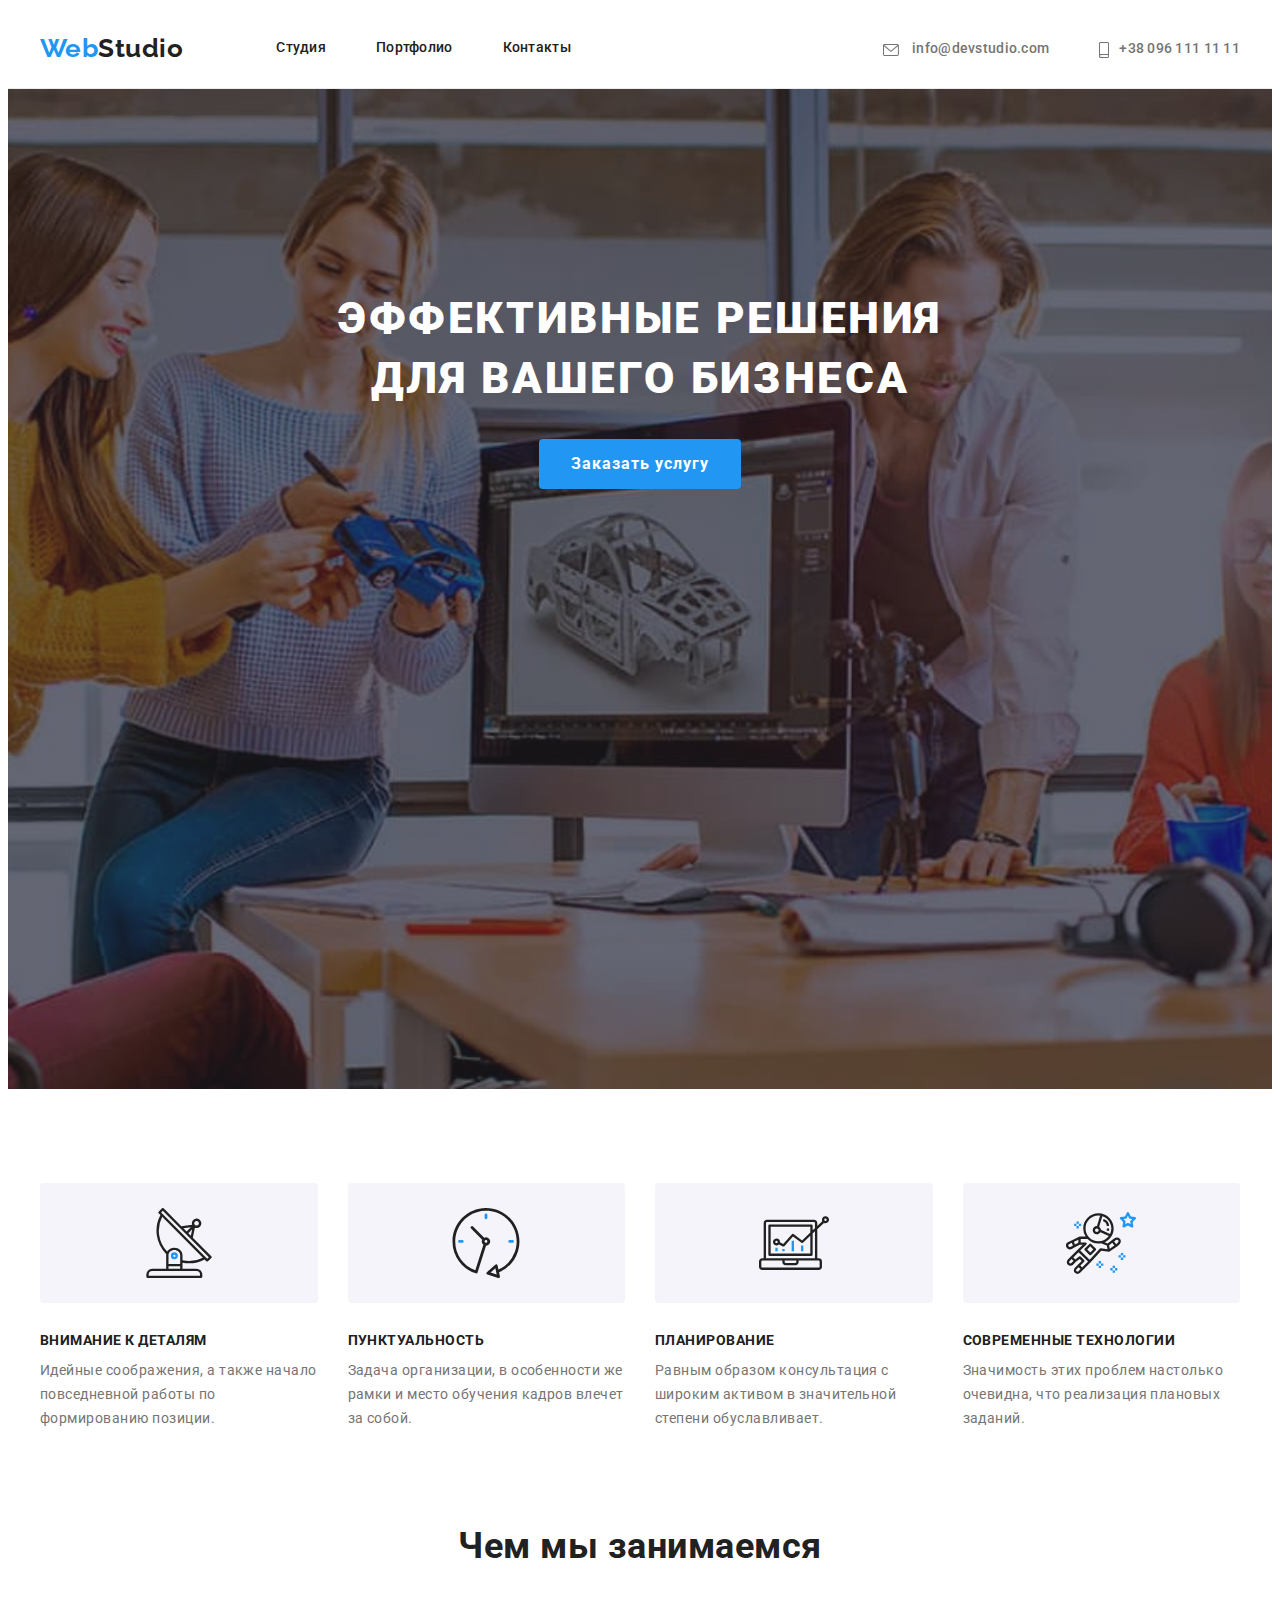
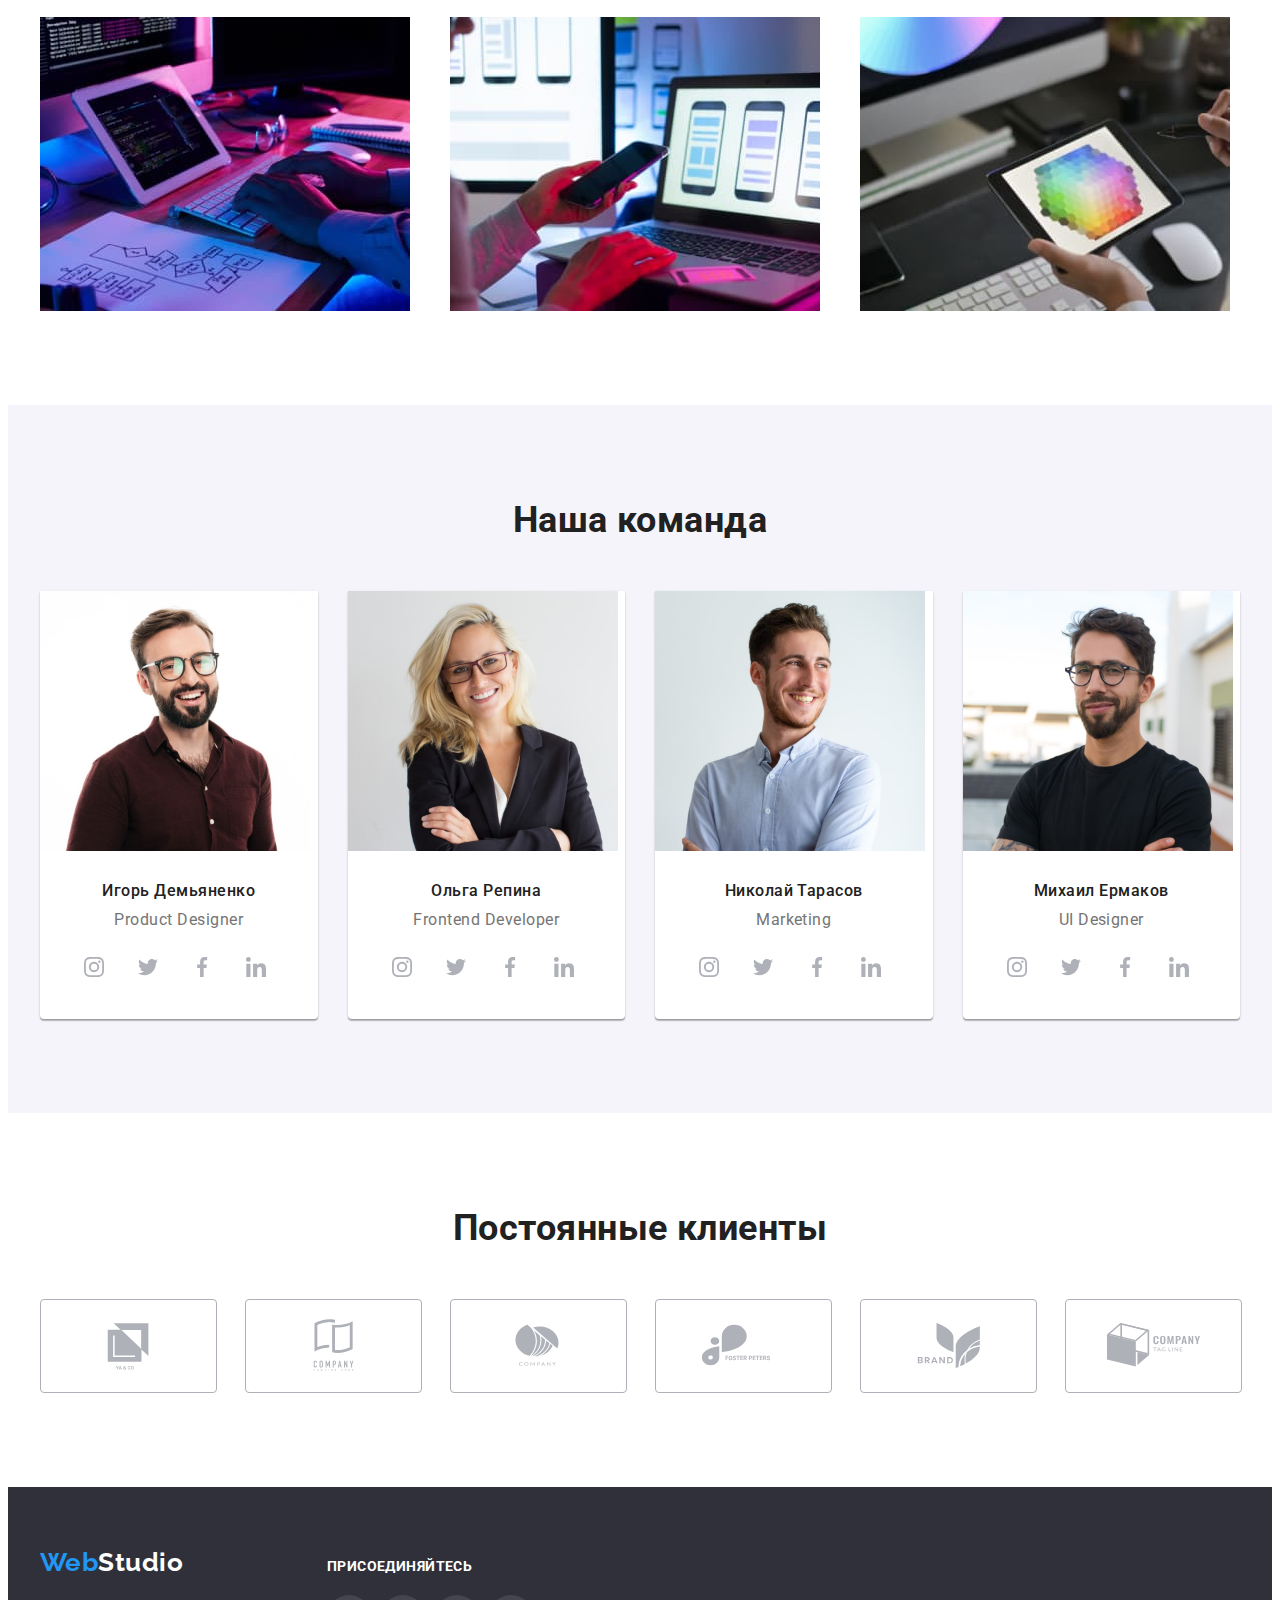
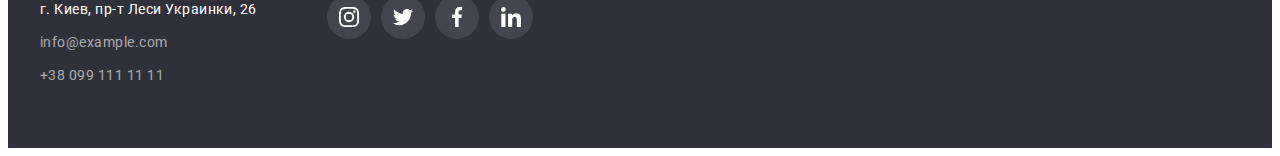
==== index.html @ 871874ec "Initial structure creation" ====
<!DOCTYPE html>
<html lang="ru">
  <head>
    <meta charset="UTF-8" />
    <meta name="description" content="Вебстудия, г. Киев" />
    <meta http-equiv="X-UA-Compatible" content="IE=edge" />
    <meta name="viewport" content="width=device-width, initial-scale=1.0" />
    <link
      href="https://fonts.googleapis.com/css2?family=Raleway:wght@700&family=Roboto:wght@400;500;700;900&display=swap"
      rel="stylesheet"
    />
    <link
      rel="stylesheet"
      href="https://cdnjs.cloudflare.com/ajax/libs/modern-normalize/1.1.0/modern-normalize.min.css"
      integrity="sha512-wpPYUAdjBVSE4KJnH1VR1HeZfpl1ub8YT/NKx4PuQ5NmX2tKuGu6U/JRp5y+Y8XG2tV+wKQpNHVUX03MfMFn9Q=="
      crossorigin="anonymous"
      referrerpolicy="no-referrer"
    />
    <link rel="stylesheet" href="./css/styles.css" />
    <title>Студия</title>
  </head>
  <body>
    <header class="page-header-border">
      <div class="page-header container">
        <nav class="site-nav">
          <a class="logo" href="./index.html" title="На главную" lang="en"
            ><span class="logo accent">Web</span>Studio</a
          >
          <ul class="site-nav-links list">
            <li class="item"><a class="site-nav-link" href="./index.html">Студия</a></li>
            <li class="item"><a class="site-nav-link" href="./portfolio.html">Портфолио</a></li>
            <li class="item"><a class="site-nav-link" href="">Контакты</a></li>
          </ul>
        </nav>
        <ul class="contacts-header list">
          <li class="item">
            <a class="contacts-header-link" href="mailto:info@devstudio.com">
              <svg class="icon-contacts" width="16" height="12">
                <use href="./images/symbol-defs.svg#icon-envelope"></use>
              </svg>
              info@devstudio.com</a
            >
          </li>
          <li class="item">
            <a class="contacts-header-link" href="tel:+380961111111">
              <svg class="icon-contacts" width="10" height="16">
                <use href="./images/symbol-defs.svg#icon-smartphone"></use></svg
              >+38 096 111 11 11</a
            >
          </li>
        </ul>
      </div>
    </header>

    <main>
      <!-- hero section -->

      <section class="hero">
        <div class="container">
          <h1 class="hero-title">Эффективные решения<br />для вашего бизнеса</h1>
          <button class="hero-button" type="button">Заказать услугу</button>
        </div>
      </section>

      <!-- features section -->

      <section class="section">
        <div class="container">
          <ul class="features-cards list">
            <li class="features-card">
              <div class="icon-features-block">
                <svg width="70" height="70">
                  <use href="./images/symbol-defs.svg#icon-antenna"></use>
                </svg>
              </div>
              <h3 class="features-title">Внимание к деталям</h3>
              <p class="features-text">
                Идейные соображения, а также начало повседневной работы по формированию позиции.
              </p>
            </li>
            <li class="features-card">
              <div class="icon-features-block">
                <svg width="70" height="70">
                  <use href="./images/symbol-defs.svg#icon-clock"></use>
                </svg>
              </div>
              <h3 class="features-title">Пунктуальность</h3>
              <p class="features-text">
                Задача организации, в особенности же рамки и место обучения кадров влечет за собой.
              </p>
            </li>
            <li class="features-card">
              <div class="icon-features-block">
                <svg width="70" height="70">
                  <use href="./images/symbol-defs.svg#icon-diagram"></use>
                </svg>
              </div>
              <h3 class="features-title">Планирование</h3>
              <p class="features-text">
                Равным образом консультация с широким активом в значительной степени обуславливает.
              </p>
            </li>
            <li class="features-card">
              <div class="icon-features-block">
                <svg width="70" height="70">
                  <use href="./images/symbol-defs.svg#icon-astronaut"></use>
                </svg>
              </div>
              <h3 class="features-title">Современные технологии</h3>
              <p class="features-text">
                Значимость этих проблем настолько очевидна, что реализация плановых заданий.
              </p>
            </li>
          </ul>
        </div>
      </section>

      <!-- specialisation section -->

      <section class="section no-padding-top">
        <div class="container">
          <h2 class="section-title">Чем мы занимаемся</h2>
          <ul class="specialisation-list list">
            <li class="item">
              <img
                src="./images/specialisation_01.jpg"
                alt="монитор, клавиатура и планшет на столе"
                width="370"
                height="294"
              />
            </li>
            <li class="item">
              <img
                src="./images/specialisation_02.jpg"
                alt="монитор, ноутбук и смартфон на столе"
                width="370"
              />
            </li>
            <li class="item">
              <img
                src="./images/specialisation_03.jpg"
                alt="монитор, клавиатура на столе и планшет в руках"
                width="370"
              />
            </li>
          </ul>
        </div>
      </section>

      <!-- our team section -->

      <section class="section team">
        <div class="container">
          <h2 class="section-title">Наша команда</h2>
          <ul class="team-cards list">
            <li class="team-card">
              <img
                src="./images/team_demyanenko.jpg"
                alt="Игорь Демьяненко"
                width="270"
                height="260"
              />
              <div class="team-card-content">
                <h3 class="team-member-title">Игорь Демьяненко</h3>
                <p class="team-text" lang="en">Product Designer</p>
                <ul class="social-links-list list">
                  <li class="item">
                    <a href="#" class="social-links" aria-label="Instagram">
                      <svg class="icon-social" width="20" height="20">
                        <use href="./images/symbol-defs.svg#icon-instagram"></use>
                      </svg>
                    </a>
                  </li>
                  <li class="item">
                    <a href="#" class="social-links" aria-label="Twitter">
                      <svg class="icon-social" width="20" height="20">
                        <use href="./images/symbol-defs.svg#icon-twitter"></use>
                      </svg>
                    </a>
                  </li>
                  <li class="item">
                    <a href="#" class="social-links" aria-label="Facebook">
                      <svg class="icon-social" width="20" height="20">
                        <use href="./images/symbol-defs.svg#icon-facebook"></use>
                      </svg>
                    </a>
                  </li>
                  <li class="item">
                    <a href="#" class="social-links" aria-label="LinkedIn">
                      <svg class="icon-social" width="20" height="20">
                        <use href="./images/symbol-defs.svg#icon-linkedin"></use>
                      </svg>
                    </a>
                  </li>
                </ul>
              </div>
            </li>
            <li class="team-card">
              <img src="./images/team_repina.jpg" alt="Ольга Репина" width="270" height="260" />
              <div class="team-card-content">
                <h3 class="team-member-title">Ольга Репина</h3>
                <p class="team-text" lang="en">Frontend Developer</p>
                <ul class="social-links-list list">
                  <li class="item">
                    <a href="#" class="social-links" aria-label="Instagram">
                      <svg class="icon-social" width="20" height="20">
                        <use href="./images/symbol-defs.svg#icon-instagram"></use>
                      </svg>
                    </a>
                  </li>
                  <li class="item">
                    <a href="#" class="social-links" aria-label="Twitter">
                      <svg class="icon-social" width="20" height="20">
                        <use href="./images/symbol-defs.svg#icon-twitter"></use>
                      </svg>
                    </a>
                  </li>
                  <li class="item">
                    <a href="#" class="social-links" aria-label="Facebook">
                      <svg class="icon-social" width="20" height="20">
                        <use href="./images/symbol-defs.svg#icon-facebook"></use>
                      </svg>
                    </a>
                  </li>
                  <li class="item">
                    <a href="#" class="social-links" aria-label="LinkedIn">
                      <svg class="icon-social" width="20" height="20">
                        <use href="./images/symbol-defs.svg#icon-linkedin"></use>
                      </svg>
                    </a>
                  </li>
                </ul>
              </div>
            </li>
            <li class="team-card">
              <img src="./images/team_tarasov.jpg" alt="Николай Тарасов" width="270" height="260" />
              <div class="team-card-content">
                <h3 class="team-member-title">Николай Тарасов</h3>
                <p class="team-text" lang="en">Marketing</p>
                <ul class="social-links-list list">
                  <li class="item">
                    <a href="#" class="social-links" aria-label="Instagram">
                      <svg class="icon-social" width="20" height="20">
                        <use href="./images/symbol-defs.svg#icon-instagram"></use>
                      </svg>
                    </a>
                  </li>
                  <li class="item">
                    <a href="#" class="social-links" aria-label="Twitter">
                      <svg class="icon-social" width="20" height="20">
                        <use href="./images/symbol-defs.svg#icon-twitter"></use>
                      </svg>
                    </a>
                  </li>
                  <li class="item">
                    <a href="#" class="social-links" aria-label="Facebook">
                      <svg class="icon-social" width="20" height="20">
                        <use href="./images/symbol-defs.svg#icon-facebook"></use>
                      </svg>
                    </a>
                  </li>
                  <li class="item">
                    <a href="#" class="social-links" aria-label="LinkedIn">
                      <svg class="icon-social" width="20" height="20">
                        <use href="./images/symbol-defs.svg#icon-linkedin"></use>
                      </svg>
                    </a>
                  </li>
                </ul>
              </div>
            </li>
            <li class="team-card">
              <img src="./images/team_yermakov.jpg" alt="Михаил Ермаков" width="270" height="260" />
              <div class="team-card-content">
                <h3 class="team-member-title">Михаил Ермаков</h3>
                <p class="team-text" lang="en">UI Designer</p>
                <ul class="social-links-list list">
                  <li class="item">
                    <a href="#" class="social-links" aria-label="Instagram">
                      <svg class="icon-social" width="20" height="20">
                        <use href="./images/symbol-defs.svg#icon-instagram"></use>
                      </svg>
                    </a>
                  </li>
                  <li class="item">
                    <a href="#" class="social-links" aria-label="Twitter">
                      <svg class="icon-social" width="20" height="20">
                        <use href="./images/symbol-defs.svg#icon-twitter"></use>
                      </svg>
                    </a>
                  </li>
                  <li class="item">
                    <a href="#" class="social-links" aria-label="Facebook">
                      <svg class="icon-social" width="20" height="20">
                        <use href="./images/symbol-defs.svg#icon-facebook"></use>
                      </svg>
                    </a>
                  </li>
                  <li class="item">
                    <a href="#" class="social-links" aria-label="LinkedIn">
                      <svg class="icon-social" width="20" height="20">
                        <use href="./images/symbol-defs.svg#icon-linkedin"></use>
                      </svg>
                    </a>
                  </li>
                </ul>
              </div>
            </li>
          </ul>
        </div>
      </section>

      <!-- clients -->

      <section class="section">
        <div class="container">
          <h2 class="section-title">Постоянные клиенты</h2>
          <ul class="clients list">
            <li class="item">
              <a href="#" class="clients-link" aria-label="Клиент 1">
                <svg class="icon-clients" width="106" height="60">
                  <use href="./images/symbol-defs.svg#icon-client-1"></use>
                </svg>
              </a>
            </li>
            <li class="item">
              <a href="#" class="clients-link" aria-label="Клиент 2">
                <svg class="icon-clients" width="106" height="60">
                  <use href="./images/symbol-defs.svg#icon-client-2"></use>
                </svg>
              </a>
            </li>
            <li class="item">
              <a href="#" class="clients-link" aria-label="Клиент 3">
                <svg class="icon-clients" width="106" height="60">
                  <use href="./images/symbol-defs.svg#icon-client-3"></use></svg
              ></a>
            </li>
            <li class="item">
              <a href="#" class="clients-link" aria-label="Клиент 4">
                <svg class="icon-clients" width="106" height="60">
                  <use href="./images/symbol-defs.svg#icon-client-4"></use>
                </svg>
              </a>
            </li>
            <li class="item">
              <a href="#" class="clients-link" aria-label="Клиент 5">
                <svg class="icon-clients" width="106" height="60">
                  <use href="./images/symbol-defs.svg#icon-client-5"></use>
                </svg>
              </a>
            </li>
            <li class="item">
              <a href="#" class="clients-link" aria-label="Клиент 6">
                <svg class="icon-clients" width="106" height="60">
                  <use href="./images/symbol-defs.svg#icon-client-6"></use>
                </svg>
              </a>
            </li>
          </ul>
        </div>
      </section>
    </main>

    <footer class="page-footer">
      <div class="container footer">
        <div>
          <a class="logo white" href="./index.html" title="На главную" lang="en"
            ><span class="logo accent">Web</span>Studio</a
          >
          <address>
            <ul class="list">
              <li class="footer-address">
                <a class="postal-address" href="">г. Киев, пр-т Леси Украинки, 26</a>
              </li>
              <li class="footer-address">
                <a class="contacts-footer" href="mailto:info@example.com">info@example.com</a>
              </li>
              <li class="footer-address">
                <a class="contacts-footer" href="tel:+380991111111">+38 099 111 11 11</a>
              </li>
            </ul>
          </address>
        </div>
        <div class="footer-social">
          <p class="footer-social-title">присоединяйтесь</p>
          <ul class="social-links-list list">
            <li class="item">
              <a href="#" class="social-links transparent-background" aria-label="Instagram">
                <svg class="icon-social" width="20" height="20">
                  <use href="./images/symbol-defs.svg#icon-instagram"></use>
                </svg>
              </a>
            </li>
            <li class="item">
              <a href="#" class="social-links transparent-background" aria-label="Twitter">
                <svg class="icon-social" width="20" height="20">
                  <use href="./images/symbol-defs.svg#icon-twitter"></use>
                </svg>
              </a>
            </li>
            <li class="item">
              <a href="#" class="social-links transparent-background" aria-label="Facebook">
                <svg class="icon-social" width="20" height="20">
                  <use href="./images/symbol-defs.svg#icon-facebook"></use>
                </svg>
              </a>
            </li>
            <li class="item">
              <a href="#" class="social-links transparent-background" aria-label="LinkedIn">
                <svg class="icon-social" width="20" height="20">
                  <use href="./images/symbol-defs.svg#icon-linkedin"></use>
                </svg>
              </a>
            </li>
          </ul>
        </div>
      </div>
    </footer>
  </body>
</html>
---- css/styles.css ----
:root {
  --white-color: #ffffff;
  --white-semitransparent-color: rgba(255, 255, 255, 0.6);
  --secondary-background-color: #f5f4fa;
  --dark-background-color: #2f303a;
  --primary-text-color: #757575;
  --title-text-color: #212121;
  --accent-color: #2196f3;
  --cards-gap: 30px;
  --icon-grey: #afb1b8;
}

body {
  background-color: var(--white-color);
  color: var(--primary-text-color);
  font-family: 'Roboto', sans-serif;
  letter-spacing: 0.03em;
}

/* utilities */
h1,
h2,
h3,
h4,
h5,
h6,
p {
  margin: 0;
}
img {
  display: block;
  max-width: 100%;
  height: auto;
}
.list {
  padding: 0;
  margin: 0;

  list-style: none;
}
.container {
  width: 1200px;
  margin-top: 0;
  margin-bottom: 0;
  margin-left: auto;
  margin-right: auto;
  padding: 0 15px;

  /* outline: 1px solid tomato; */
}

.section {
  padding-top: 94px;
  padding-bottom: 94px;
}

.no-padding-top {
  padding-top: 0;
}

.section-title {
  color: var(--title-text-color);
  margin-bottom: 50px;

  font-weight: 700;
  font-size: 36px;
  line-height: 1.17;
  text-align: center;
}

/* logo */
.logo {
  display: inline-block;
  margin-top: 0;
  margin-bottom: 0;

  color: var(--title-text-color);
  font-family: 'Raleway', sans-serif;
  font-weight: 700;
  font-size: 26px;
  line-height: 1.19;

  text-decoration: none;
}

.white {
  margin-bottom: 20px;

  color: var(--white-color);
}
.accent {
  color: var(--accent-color);
}

/* header */
.page-header {
  display: flex;
  align-items: center;
}
.page-header-border {
  border-bottom: 1px solid #ececec;
}

/* site navigation */

.site-nav {
  display: flex;
  align-items: center;
}
.site-nav-links {
  display: flex;
}

.site-nav-link {
  display: block;
  padding-top: 32px;
  padding-bottom: 32px;

  color: var(--title-text-color);
  font-weight: 500;
  font-size: 14px;
  line-height: 1.14;
  letter-spacing: 0.02em;

  text-decoration: none;
}
.site-nav-links > .item:first-child {
  margin-left: 93px;
}
.site-nav-links > .item:not(:last-child) {
  margin-right: 50px;
}

.site-nav-link:hover,
.site-nav-link:focus,
.site-nav-link.current {
  color: var(--accent-color);
}

/* contacts */

.contacts-header {
  display: flex;
  align-items: center;
  margin-left: auto;
}
.contacts-header > .item:not(:last-child) {
  margin-right: 50px;
}
.contacts-header-link,
.contacts-header-link:visited {
  color: var(--primary-text-color);

  font-weight: 500;
  font-size: 14px;
  line-height: 1.14;
  letter-spacing: 0.02em;

  text-decoration: none;
}
.icon-contacts {
  vertical-align: middle;
  margin-right: 10px;
  fill: currentColor;
}

.contacts-footer,
.contacts-footer:visited {
  margin-top: 0;
  margin-bottom: 0;
  color: var(--white-semitransparent-color);

  font-style: normal;
  font-size: 14px;
  line-height: 1.71;

  text-decoration: none;
}
.contacts-header-link:hover,
.contacts-header-link:focus,
.contacts-footer:hover,
.contacts-footer:focus {
  color: var(--accent-color);
}
.postal-address {
  color: var(--white-color);
  font-style: normal;
  font-size: 14px;
  line-height: 1.71;
  text-decoration: none;
}

/* hero section */
.hero {
  padding-top: 200px;
  padding-bottom: 200px;
  height: 600px;
  max-width: 1600px;
  margin-left: auto;
  margin-right: auto;

  background-color: #c4c4c4;
  background-image: linear-gradient(to right, rgba(47, 48, 58, 0.4), rgba(47, 48, 58, 0.4)),
    url('../images/hero-background.jpg');
  background-position: center;
  background-size: cover;
  background-repeat: no-repeat;

  text-align: center;
}
.hero-title {
  margin-bottom: 30px;

  color: var(--white-color);
  font-weight: 900;
  font-size: 44px;
  line-height: 1.36;
  text-align: center;
  letter-spacing: 0.06em;
  text-transform: uppercase;
}
.hero-button {
  min-width: 200px;
  min-height: 50px;
  padding: 10px 32px;
  margin-top: 0;
  margin-bottom: 0;

  cursor: pointer;
  border: 1px transparent;
  border-radius: 4px;
  color: var(--white-color);
  background-color: var(--accent-color);

  font-family: inherit;
  font-weight: 700;
  font-size: 16px;
  line-height: 1.88;
  text-align: center;
  letter-spacing: 0.06em;
}

/* features section */
.features-cards {
  display: flex;
  align-items: flex-start;
}
.features-card {
  flex-basis: calc((100% - (var(--cards-gap) * 3)) / 4);
}
.icon-features-block {
  display: flex;
  justify-content: center;
  align-items: center;
  height: 120px;
  margin-bottom: 30px;

  background-color: var(--secondary-background-color);
  border-radius: 4px;
}
.features-card:not(:last-child) {
  margin-right: var(--cards-gap);
}
.features-title {
  margin-bottom: 10px;

  color: var(--title-text-color);
  font-weight: 700;
  font-size: 14px;
  line-height: 1.14;
  text-transform: uppercase;
}
.features-text {
  font-size: 14px;
  line-height: 1.71;
}

/* specialisation section */
.specialisation-list {
  display: flex;
}
.specialisation-list > .item {
  flex-basis: calc((100% - (var(--cards-gap) * 2)) / 3);
}
.specialisation-list > .item:not(:last-child) {
  margin-right: var(--cards-gap);
}

/* our team section */
.team {
  background-color: var(--secondary-background-color);
}
.team-cards {
  display: flex;
}
.team-card {
  flex-basis: calc((100% - (var(--cards-gap) * 3)) / 4);

  background-color: var(--white-color);

  border-bottom-left-radius: 4px;
  border-bottom-right-radius: 4px;
  box-shadow: 0px 1px 3px rgba(0, 0, 0, 0.12), 0px 1px 1px rgba(0, 0, 0, 0.14),
    0px 2px 1px rgba(0, 0, 0, 0.2);
}
.team-card:not(:last-child) {
  margin-right: var(--cards-gap);
}
.team-card-content {
  padding-top: 30px;
  padding-bottom: 30px;
  padding-left: 32px;
  padding-right: 32px;
}
.team-member-title {
  margin-bottom: 10px;

  color: var(--title-text-color);
  font-weight: 500;
  font-size: 16px;
  line-height: 1.19;
  text-align: center;
}
.team-text {
  margin-bottom: 16px;

  font-size: 16px;
  line-height: 1.19;
  text-align: center;
}
.social-links-list {
  display: flex;
  align-items: center;
}
.social-links-list > .item:not(:last-child) {
  margin-right: 10px;
}
.social-links {
  display: flex;
  justify-content: center;
  align-items: center;

  height: 44px;
  width: 44px;

  color: var(--icon-grey);
  border-radius: 50%;
}
.icon-social {
  display: block;
  fill: currentColor;
}

.social-links:hover,
.social-links:focus {
  background-color: var(--accent-color);
  color: var(--white-color);
}

/* clients section */

.clients {
  display: flex;
  align-items: center;
}
.clients > .item {
  flex-basis: calc(100% - (5 * var(--cards-gap)) / 6);
}
.clients > .item:not(:last-child) {
  margin-right: var(--cards-gap);
}
.clients-link,
.clients-link:visited {
  display: flex;
  justify-content: center;
  align-items: center;
  width: 100%;
  height: 92px;

  color: var(--icon-grey);
  border: 1px solid var(--icon-grey);
  border-radius: 4px;
  text-decoration: none;
}
.clients-link:hover,
.clients-link:focus {
  border-color: var(--accent-color);
  color: var(--accent-color);
}
.icon-clients {
  display: block;
  fill: currentColor;
}

/* filter buttons */

.filter-buttons {
  display: flex;
  justify-content: center;
  margin-bottom: 50px;
}
.filter-button {
  min-height: 38px;
  padding-top: 6px;
  padding-bottom: 6px;
  padding-left: 22px;
  padding-right: 22px;

  color: var(--title-text-color);
  background-color: var(--secondary-background-color);
  cursor: pointer;
  border: 1px transparent;
  border-radius: 4px;

  font-family: inherit;
  font-weight: 500;
  font-size: 16px;
  line-height: 1.63;
  text-align: center;
  letter-spacing: 0.03em;
}
.filter-buttons > .item:not(:last-child) {
  padding-right: 8px;
}
.filter-button:hover,
.filter-button:focus {
  color: var(--white-color);
  background-color: var(--accent-color);
  box-shadow: 0px 3px 1px rgba(0, 0, 0, 0.1), 0px 1px 2px rgba(0, 0, 0, 0.08),
    0px 2px 2px rgba(0, 0, 0, 0.12);
}

/* work examples section */
/* grid container */

.examples-cards {
  display: flex;
  flex-wrap: wrap;
  margin-top: calc(-1 * var(--cards-gap));
  margin-left: calc(-1 * var(--cards-gap));
}
.examples-link,
.examples-link:visited {
  text-decoration: none;
}
.examples-card {
  flex-basis: calc(100% / 3 - var(--cards-gap));

  margin-left: var(--cards-gap);
  margin-top: var(--cards-gap);

  background-color: var(--white-color);
}
.examples-card:hover,
.examples-card:focus {
  box-shadow: 0px 1px 1px rgba(0, 0, 0, 0.12), 0px 4px 4px rgba(0, 0, 0, 0.06),
    1px 4px 6px rgba(0, 0, 0, 0.16);
}
.examples-card-content {
  padding-top: 20px;
  padding-bottom: 20px;
  padding-left: 24px;
  padding-right: 24px;

  --border-card-color: #eeeeee;

  border-bottom: 1px solid var(--border-card-color);
  border-left: 1px solid var(--border-card-color);
  border-right: 1px solid var(--border-card-color);
}
.examples-title {
  color: var(--title-text-color);
  margin-bottom: 4px;

  font-weight: 700;
  font-size: 18px;
  line-height: 2;
  letter-spacing: 0.06em;
}
.examples-text {
  font-size: 16px;
  line-height: 1.88;
}
.examples-link,
.examples-link:visited {
  color: var(--primary-text-color);
  text-decoration: none;
}

/* page footer */
.page-footer {
  padding-top: 60px;
  padding-bottom: 60px;

  background-color: var(--dark-background-color);
}
.footer {
  display: flex;
  align-items: flex-start;
}
.footer-address:not(:last-child) {
  margin-bottom: 9px;
}
.footer-social {
  margin-left: 70px;
  padding-top: 12px;
  color: var(--white-color);
}
.footer-social-title {
  margin-bottom: 20px;

  font-weight: 700;
  font-size: 14px;
  line-height: 1.14;
  letter-spacing: 0.03em;
  text-transform: uppercase;
}
.transparent-background {
  color: var(--white-color);
  background-color: rgba(255, 255, 255, 0.1);
}
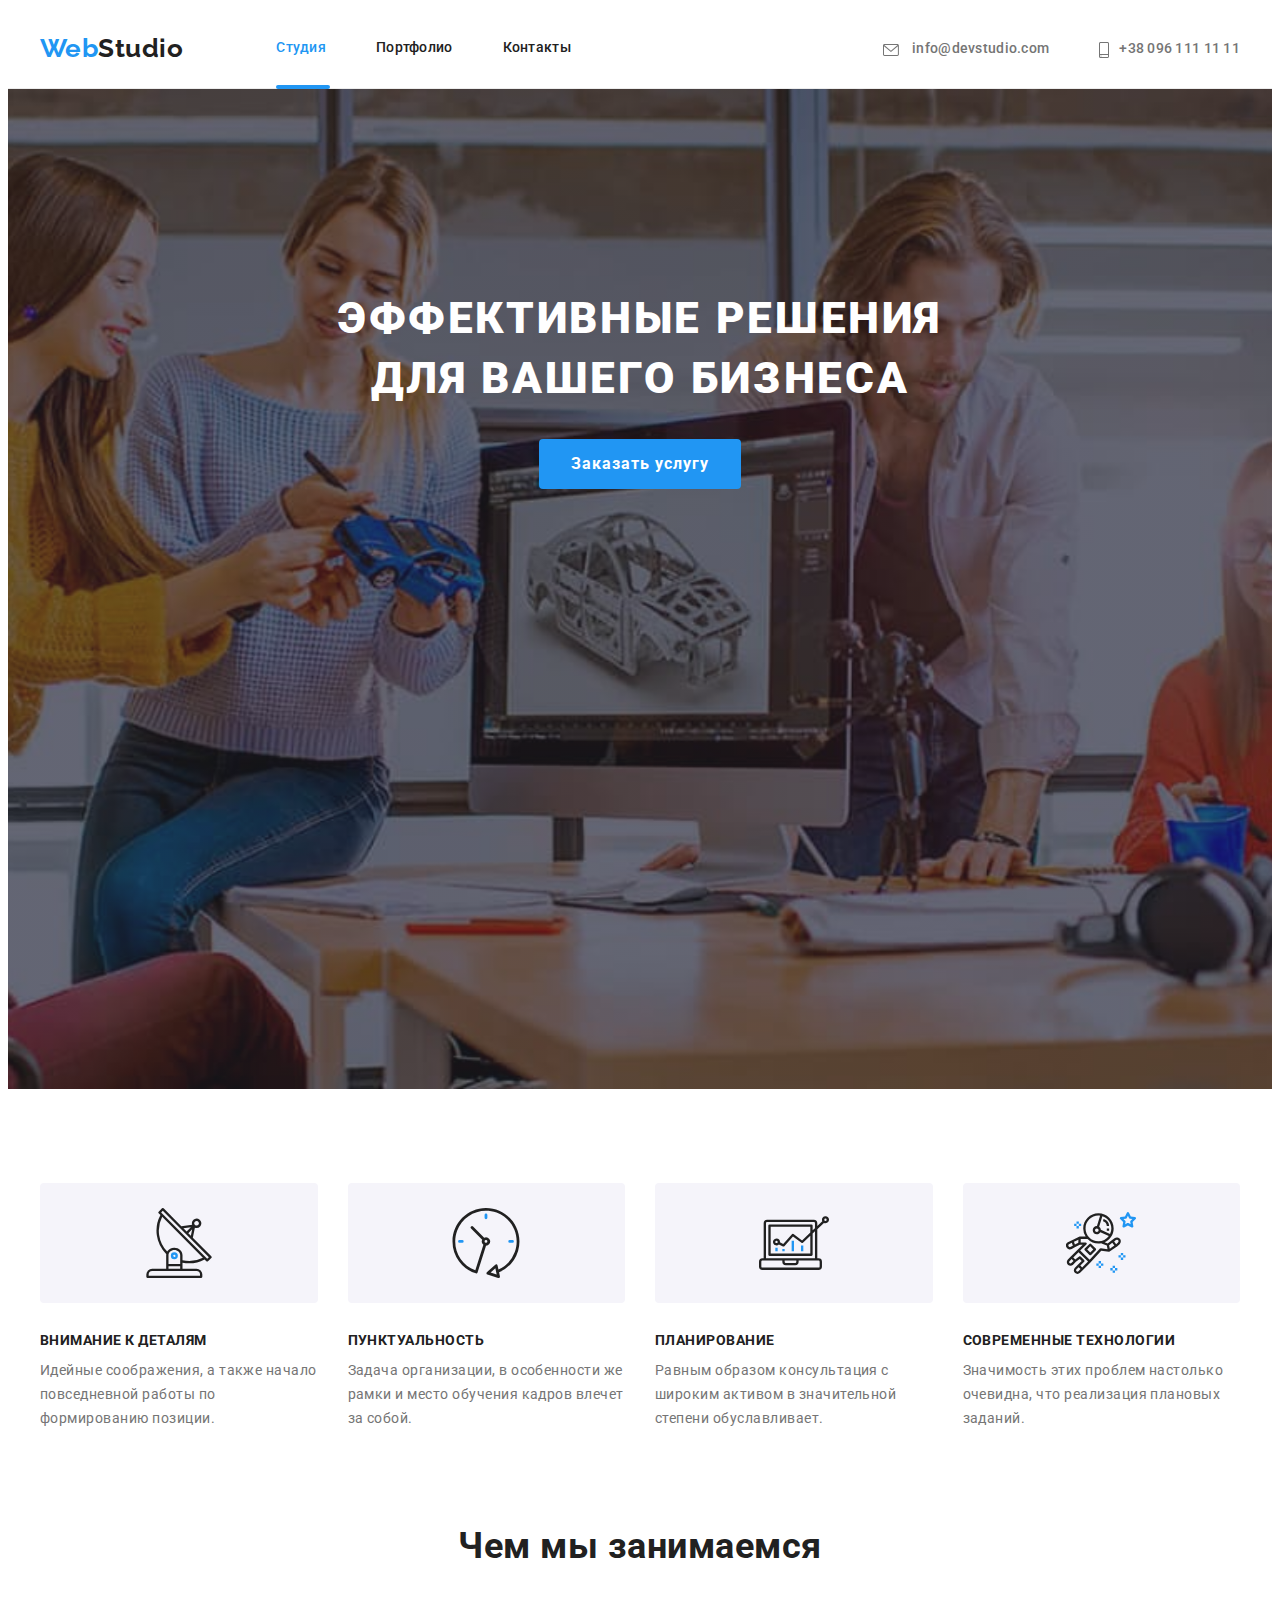
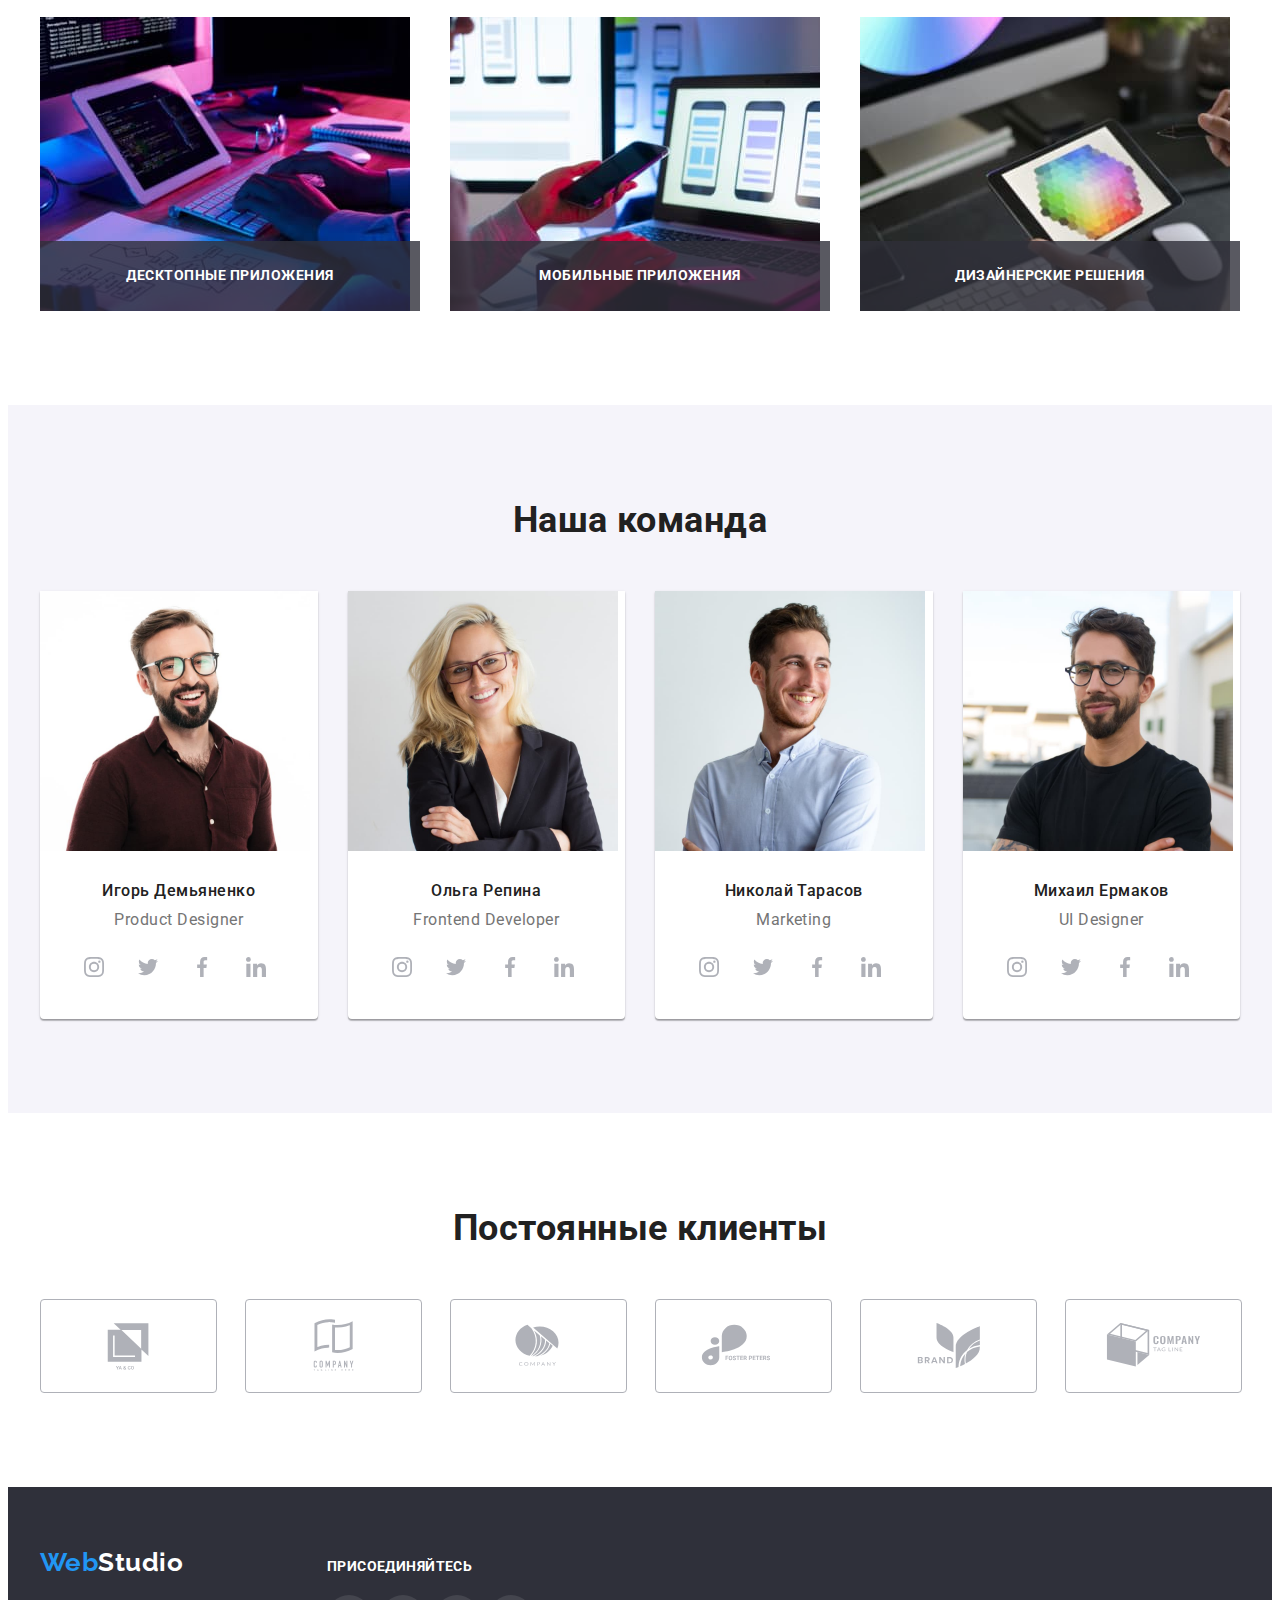
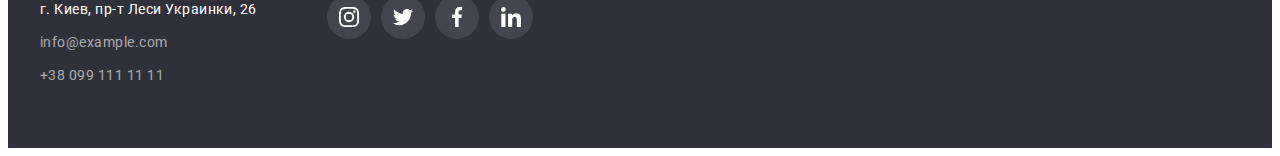
==== commit f44afd8e: "decorative effects update" ====
--- a/index.html
+++ b/index.html
@@ -27,7 +27,7 @@
             ><span class="logo accent">Web</span>Studio</a
           >
           <ul class="site-nav-links list">
-            <li class="item"><a class="site-nav-link" href="./index.html">Студия</a></li>
+            <li class="item"><a class="site-nav-link current" href="./index.html">Студия</a></li>
             <li class="item"><a class="site-nav-link" href="./portfolio.html">Портфолио</a></li>
             <li class="item"><a class="site-nav-link" href="">Контакты</a></li>
           </ul>
@@ -128,6 +128,9 @@
                 width="370"
                 height="294"
               />
+              <div class="specialisation-text-container">
+                <p class="specialisation-text">Десктопные приложения</p>
+              </div>
             </li>
             <li class="item">
               <img
@@ -135,6 +138,9 @@
                 alt="монитор, ноутбук и смартфон на столе"
                 width="370"
               />
+              <div class="specialisation-text-container">
+                <p class="specialisation-text">Мобильные приложения</p>
+              </div>
             </li>
             <li class="item">
               <img
@@ -142,6 +148,9 @@
                 alt="монитор, клавиатура на столе и планшет в руках"
                 width="370"
               />
+              <div class="specialisation-text-container">
+                <p class="specialisation-text">Дизайнерские решения</p>
+              </div>
             </li>
           </ul>
         </div>
--- a/css/styles.css
+++ b/css/styles.css
@@ -112,6 +112,7 @@
 }
 
 .site-nav-link {
+  position: relative;
   display: block;
   padding-top: 32px;
   padding-bottom: 32px;
@@ -130,11 +131,25 @@
 .site-nav-links > .item:not(:last-child) {
   margin-right: 50px;
 }
-
+.site-nav-link::after {
+  content: '';
+  width: 100%;
+  position: absolute;
+  bottom: -1px;
+  left: 0;
+  opacity: 0;
+
+  border: 2px solid var(--accent-color);
+  border-radius: 2px;
+}
 .site-nav-link:hover,
 .site-nav-link:focus,
 .site-nav-link.current {
   color: var(--accent-color);
+}
+.site-nav-link.current::after,
+.site-nav-link:hover::after {
+  opacity: 1;
 }
 
 /* contacts */
@@ -281,9 +296,31 @@
 }
 .specialisation-list > .item {
   flex-basis: calc((100% - (var(--cards-gap) * 2)) / 3);
+  position: relative;
 }
 .specialisation-list > .item:not(:last-child) {
   margin-right: var(--cards-gap);
+}
+.specialisation-text-container {
+  display: flex;
+  justify-content: center;
+  align-items: center;
+  position: absolute;
+  bottom: 0;
+  left: 0;
+  width: 100%;
+  height: 70px;
+
+  background: rgba(47, 48, 58, 0.8);
+}
+.specialisation-text {
+  font-weight: 700;
+  font-size: 14px;
+  line-height: 1.14;
+  text-align: center;
+  text-transform: uppercase;
+
+  color: var(--white-color);
 }
 
 /* our team section */
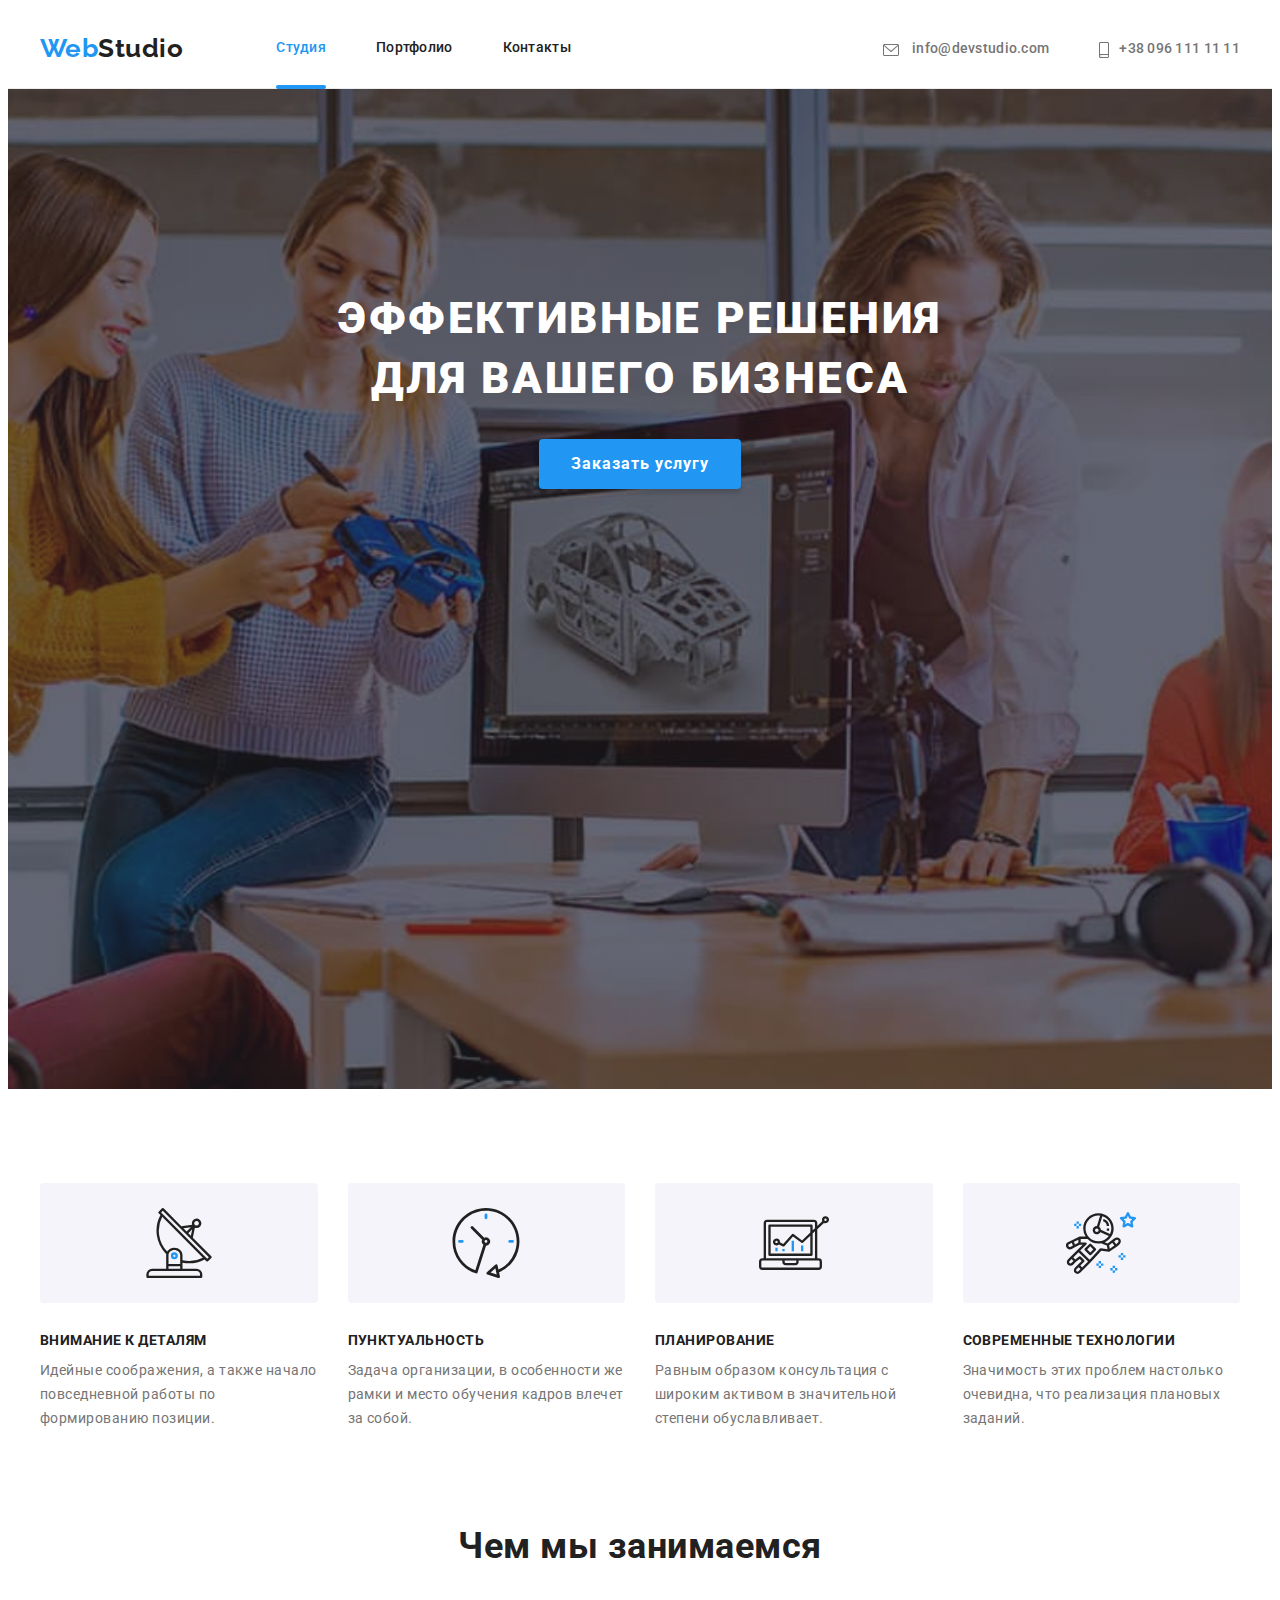
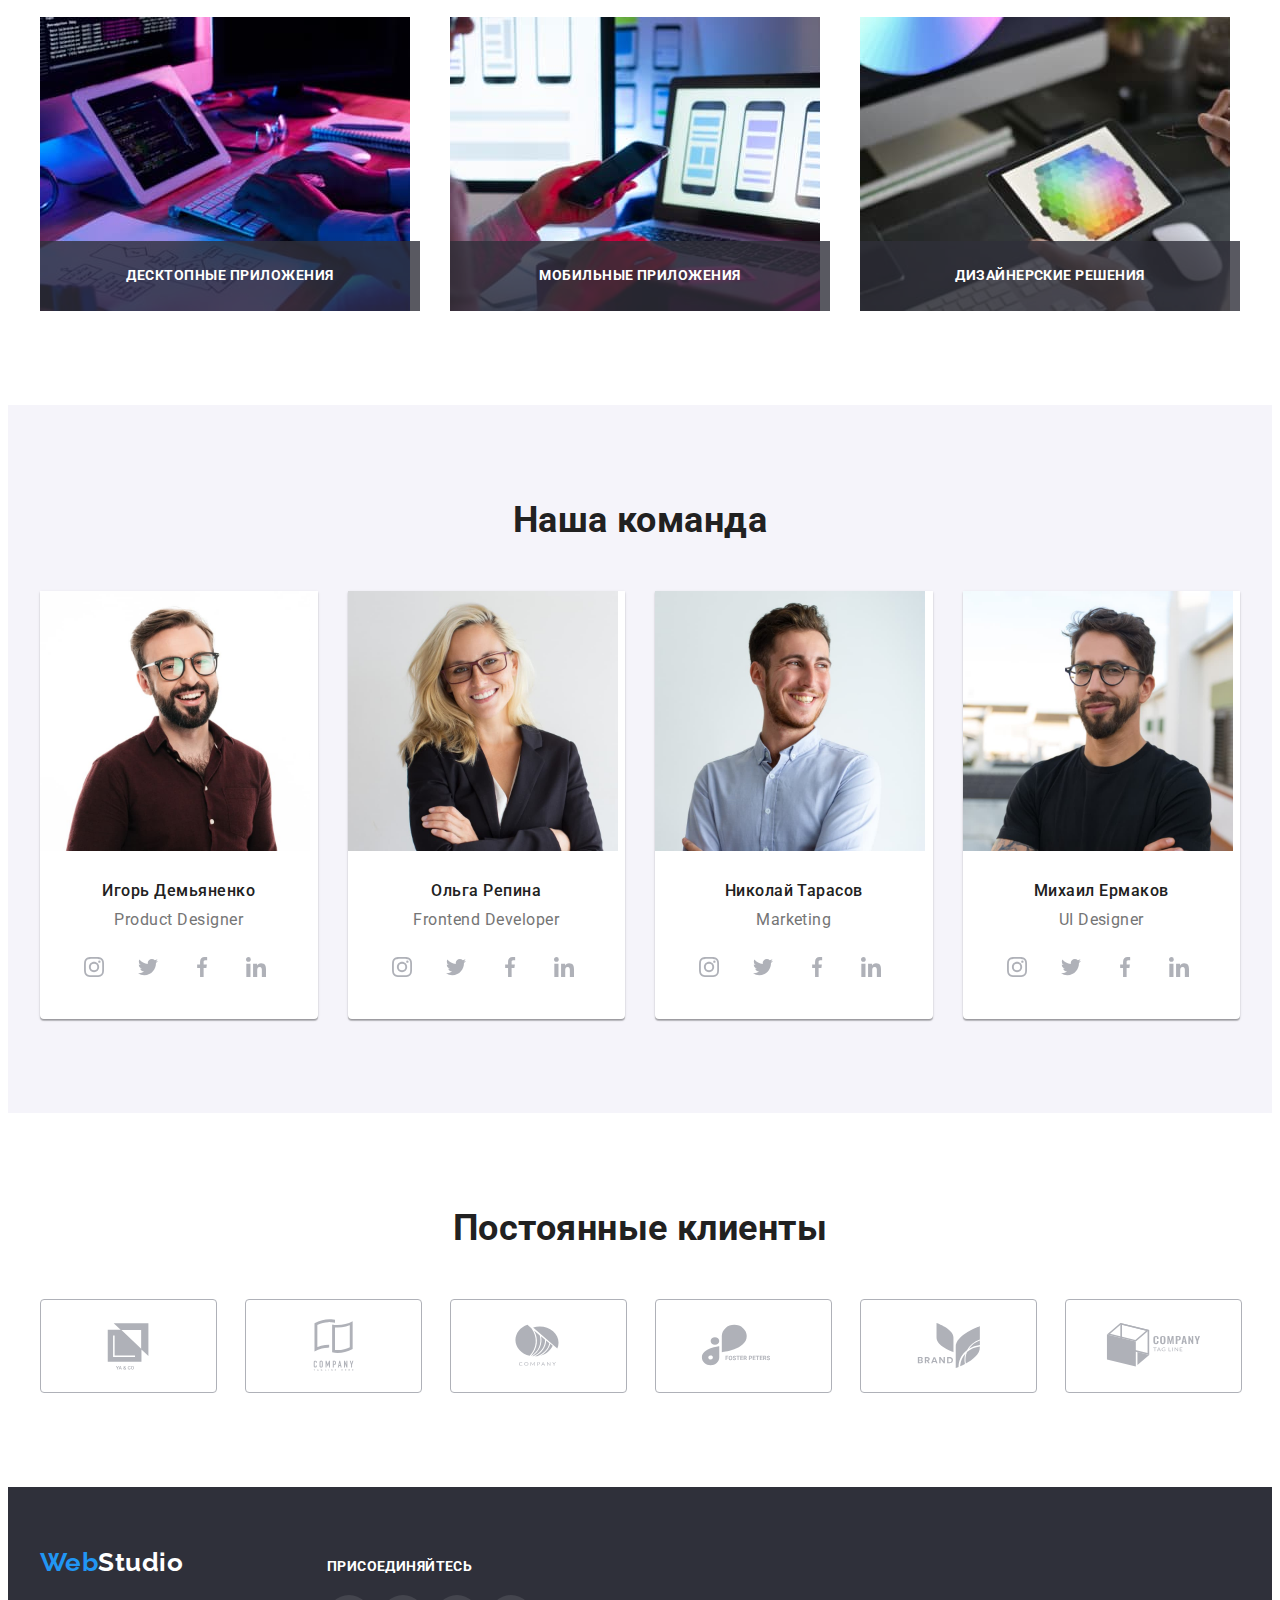
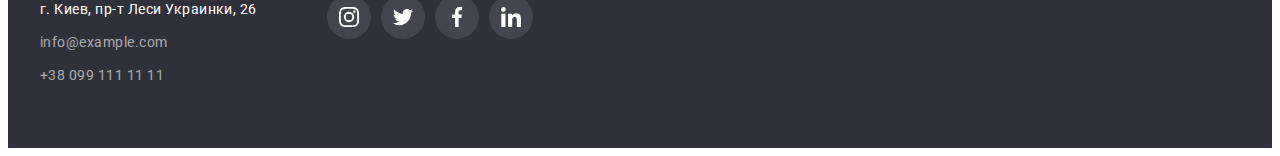
==== commit c5e5e244: "Modal form and animation added" ====
--- a/index.html
+++ b/index.html
@@ -58,9 +58,20 @@
       <section class="hero">
         <div class="container">
           <h1 class="hero-title">Эффективные решения<br />для вашего бизнеса</h1>
-          <button class="hero-button" type="button">Заказать услугу</button>
+          <button class="hero-button" type="button" data-modal-open>Заказать услугу</button>
         </div>
       </section>
+
+      <!-- modal form -->
+      <div class="modal-backdrop is-hidden" data-modal>
+        <div class="modal-form">
+          <button class="close-button" title="Закрыть форму" data-modal-close>
+            <svg class="icon-close" width="11" height="11">
+              <use href="./images/symbol-defs.svg#icon-close"></use>
+            </svg>
+          </button>
+        </div>
+      </div>
 
       <!-- features section -->
 
@@ -426,5 +437,9 @@
         </div>
       </div>
     </footer>
+
+    <!-- modal script link -->
+
+    <script src="./js/modal.js"></script>
   </body>
 </html>
--- a/css/styles.css
+++ b/css/styles.css
@@ -8,6 +8,8 @@
   --accent-color: #2196f3;
   --cards-gap: 30px;
   --icon-grey: #afb1b8;
+  --transition-duration: 250ms;
+  --transition-timing: cubic-bezier(0.4, 0, 0.2, 1);
 }
 
 body {
@@ -124,6 +126,10 @@
   letter-spacing: 0.02em;
 
   text-decoration: none;
+
+  transition-property: color;
+  transition-duration: var(--transition-duration);
+  transition-timing-function: var(--transition-timing);
 }
 .site-nav-links > .item:first-child {
   margin-left: 93px;
@@ -131,15 +137,15 @@
 .site-nav-links > .item:not(:last-child) {
   margin-right: 50px;
 }
-.site-nav-link::after {
+.site-nav-link.current::after {
   content: '';
   width: 100%;
+  height: 4px;
   position: absolute;
   bottom: -1px;
   left: 0;
-  opacity: 0;
-
-  border: 2px solid var(--accent-color);
+
+  background-color: var(--accent-color);
   border-radius: 2px;
 }
 .site-nav-link:hover,
@@ -147,10 +153,6 @@
 .site-nav-link.current {
   color: var(--accent-color);
 }
-.site-nav-link.current::after,
-.site-nav-link:hover::after {
-  opacity: 1;
-}
 
 /* contacts */
 
@@ -172,6 +174,10 @@
   letter-spacing: 0.02em;
 
   text-decoration: none;
+
+  transition-property: color;
+  transition-duration: var(--transition-duration);
+  transition-timing-function: var(--transition-timing);
 }
 .icon-contacts {
   vertical-align: middle;
@@ -190,6 +196,10 @@
   line-height: 1.71;
 
   text-decoration: none;
+
+  transition-property: color;
+  transition-duration: var(--transition-duration);
+  transition-timing-function: var(--transition-timing);
 }
 .contacts-header-link:hover,
 .contacts-header-link:focus,
@@ -246,6 +256,7 @@
   border-radius: 4px;
   color: var(--white-color);
   background-color: var(--accent-color);
+  box-shadow: 0px 4px 4px rgba(0, 0, 0, 0.15);
 
   font-family: inherit;
   font-weight: 700;
@@ -382,6 +393,10 @@
 
   color: var(--icon-grey);
   border-radius: 50%;
+
+  transition-property: color, background-color;
+  transition-duration: var(--transition-duration);
+  transition-timing-function: var(--transition-timing);
 }
 .icon-social {
   display: block;
@@ -418,6 +433,10 @@
   border: 1px solid var(--icon-grey);
   border-radius: 4px;
   text-decoration: none;
+
+  transition-property: color, border-color;
+  transition-duration: var(--transition-duration);
+  transition-timing-function: var(--transition-timing);
 }
 .clients-link:hover,
 .clients-link:focus {
@@ -429,6 +448,78 @@
   fill: currentColor;
 }
 
+/* modal form */
+.modal-backdrop {
+  position: fixed;
+  top: 0;
+  left: 0;
+  width: 100vw;
+  height: 100vh;
+
+  visibility: visible;
+  opacity: 1;
+  background-color: rgba(0, 0, 0, 0.2);
+
+  transition-property: opacity, visibility;
+  transition-duration: var(--transition-duration);
+  transition-timing-function: var(--transition-timing);
+}
+.modal-form {
+  position: absolute;
+  top: 50%;
+  left: 50%;
+
+  width: 528px;
+  height: 581px;
+
+  background-color: var(--white-color);
+
+  transform: translate(-50%, -50%) scale(1);
+  transition-property: transform;
+  transition-duration: var(--transition-duration);
+  transition-timing-function: var(--transition-timing);
+}
+.close-button {
+  display: flex;
+  justify-content: center;
+  align-items: center;
+  position: absolute;
+  top: 8px;
+  right: 8px;
+  width: 30px;
+  height: 30px;
+  padding: 0;
+
+  border: 1px solid rgba(0, 0, 0, 0.1);
+  border-radius: 50%;
+  background-color: inherit;
+  color: #000;
+
+  transition-property: color, border-color, transform;
+  transition-duration: var(--transition-duration);
+  transition-timing-function: var(--transition-timing);
+}
+.icon-close {
+  position: absolute;
+
+  fill: currentColor;
+}
+.close-button:hover,
+.close-button:focus {
+  color: var(--accent-color);
+  border-color: var(--accent-color);
+  transform: rotateZ(360deg);
+}
+.modal-backdrop.is-hidden {
+  visibility: hidden;
+  pointer-events: none;
+  opacity: 0;
+  border-radius: 0;
+}
+.modal-backdrop.is-hidden > .modal-form {
+  transform: translate(-50%, -50%) scale(0);
+}
+/* portfolio */
 /* filter buttons */
 
 .filter-buttons {
@@ -455,6 +546,10 @@
   line-height: 1.63;
   text-align: center;
   letter-spacing: 0.03em;
+
+  transition-property: color, background-color, box-shadow;
+  transition-duration: var(--transition-duration);
+  transition-timing-function: var(--transition-timing);
 }
 .filter-buttons > .item:not(:last-child) {
   padding-right: 8px;
@@ -487,12 +582,51 @@
   margin-top: var(--cards-gap);
 
   background-color: var(--white-color);
+
+  transition-property: box-shadow;
+  transition-duration: var(--transition-duration);
+  transition-timing-function: var(--transition-timing);
 }
 .examples-card:hover,
-.examples-card:focus {
+.examples-card .examples-link:focus {
   box-shadow: 0px 1px 1px rgba(0, 0, 0, 0.12), 0px 4px 4px rgba(0, 0, 0, 0.06),
     1px 4px 6px rgba(0, 0, 0, 0.16);
 }
+.overlay-container {
+  position: relative;
+  overflow: hidden;
+}
+.overlay {
+  position: absolute;
+  top: 0;
+  left: 0;
+  width: 100%;
+  height: 100%;
+
+  padding-top: 63px;
+  padding-bottom: 63px;
+  padding-left: 24px;
+  padding-right: 24px;
+
+  background-color: var(--accent-color);
+
+  transform: translateY(100%);
+  transition-duration: var(--transition-duration);
+  transition-timing-function: var(--transition-timing);
+}
+.overlay-description {
+  color: var(--white-color);
+
+  font-size: 18px;
+  line-height: 1.56;
+}
+.examples-card:hover .overlay,
+.examples-link:focus .overlay {
+  transform: translateY(0);
+  transition-duration: var(--transition-duration);
+  transition-timing-function: var(--transition-timing);
+}
+
 .examples-card-content {
   padding-top: 20px;
   padding-bottom: 20px;
